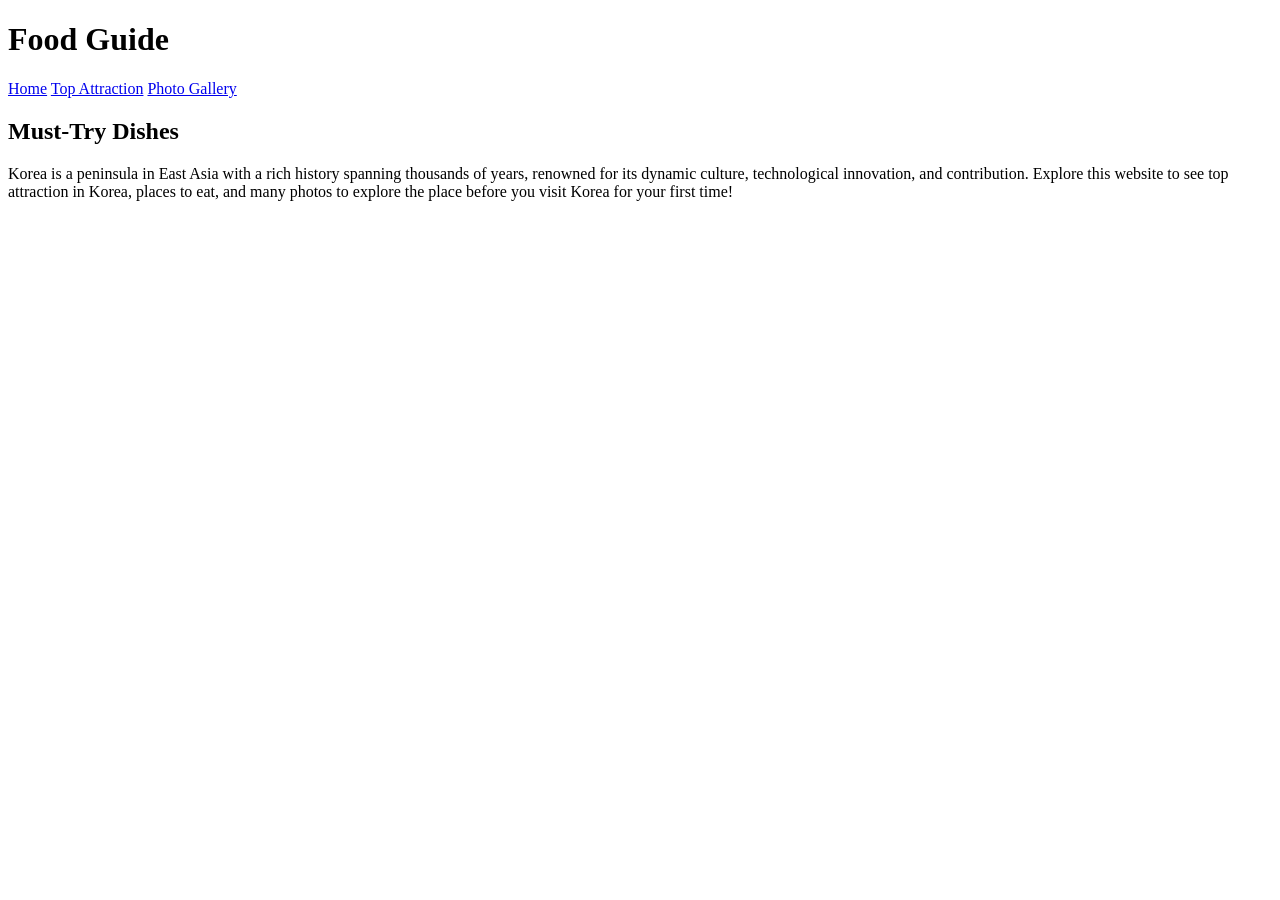
==== pages/food-guide.html @ a4e9d108 "top attraction page html" ====
<!doctype html>
<html lang="en">
  <head>
    <meta charset="UTF-8" />
    <meta name="viewport" content="width=device-width, initial-scale=1.0" />
    <title>Food Guide | Globetrotter</title>
  </head>
  <body>
    <header>
      <h1>Food Guide</h1>
      <nav>
        <a href="../index.html">Home</a>
        <a href="top-attraction.html">Top Attraction</a>
        <a href="photo-gallery.html">Photo Gallery</a>
      </nav>
    </header>

    <main>
      <h2>Must-Try Dishes</h2>
      <p>
        Korea is a peninsula in East Asia with a rich history spanning thousands of years, renowned for its dynamic culture, technological innovation, and contribution. Explore this website to see top attraction in Korea, places to eat, and many photos to explore the place before you visit Korea for your first time!
      </p>
    </main>
  </body>
</html>
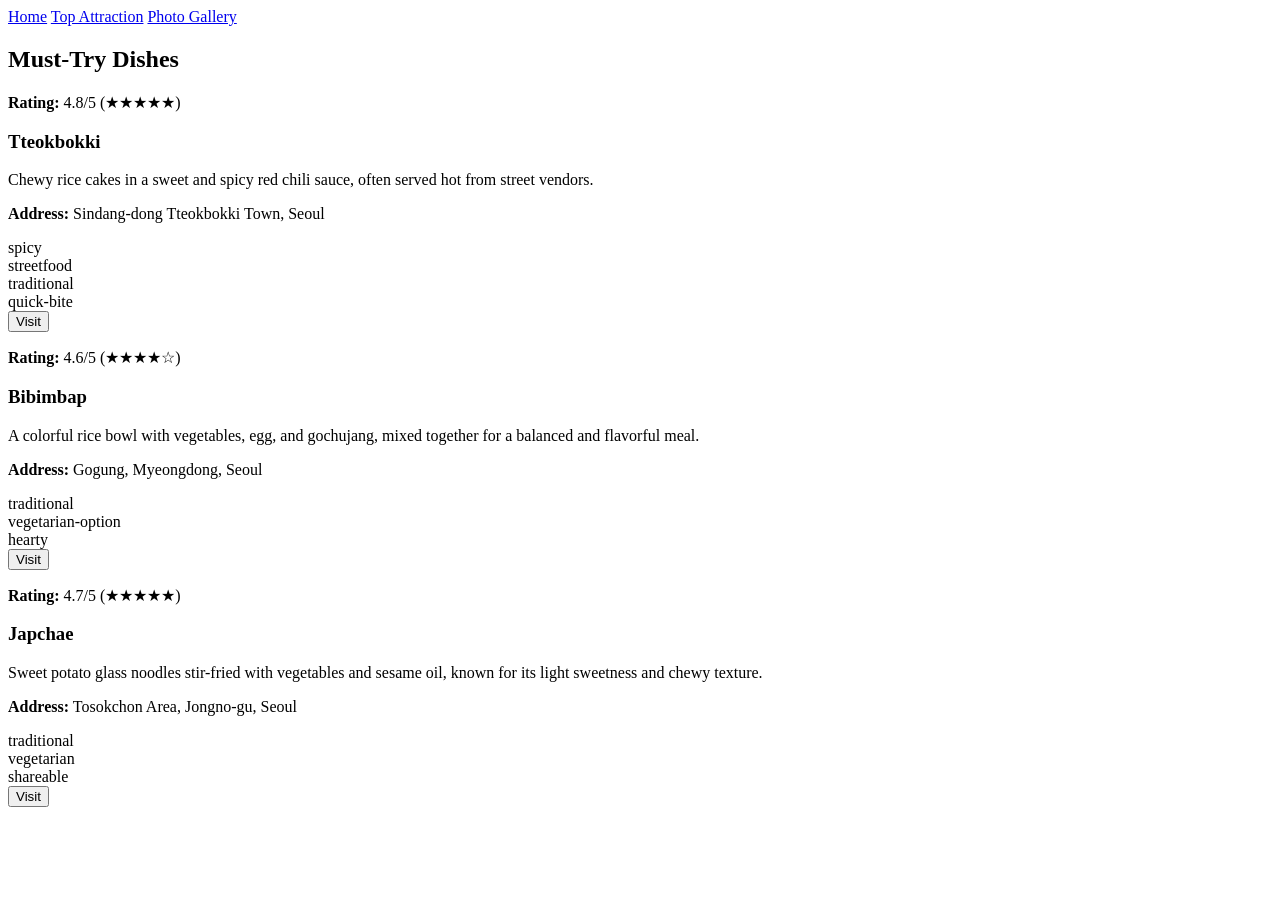
==== commit ac9a3889: "food guide html added" ====
--- a/pages/food-guide.html
+++ b/pages/food-guide.html
@@ -3,11 +3,10 @@
   <head>
     <meta charset="UTF-8" />
     <meta name="viewport" content="width=device-width, initial-scale=1.0" />
-    <title>Food Guide | Globetrotter</title>
+    <title>Food Guide</title>
   </head>
   <body>
     <header>
-      <h1>Food Guide</h1>
       <nav>
         <a href="../index.html">Home</a>
         <a href="top-attraction.html">Top Attraction</a>
@@ -17,9 +16,56 @@
 
     <main>
       <h2>Must-Try Dishes</h2>
-      <p>
-        Korea is a peninsula in East Asia with a rich history spanning thousands of years, renowned for its dynamic culture, technological innovation, and contribution. Explore this website to see top attraction in Korea, places to eat, and many photos to explore the place before you visit Korea for your first time!
-      </p>
+      <section>
+        <article>
+          <p><strong>Rating:</strong> 4.8/5 (&#9733;&#9733;&#9733;&#9733;&#9733;)</p>
+          <h3>Tteokbokki</h3>
+          <p>
+            Chewy rice cakes in a sweet and spicy red chili sauce, often served
+            hot from street vendors.
+          </p>
+          <p><strong>Address:</strong> Sindang-dong Tteokbokki Town, Seoul</p>
+          <section class="tags">
+            <section>spicy</section>
+            <section>streetfood</section>
+            <section>traditional</section>
+            <section>quick-bite</section>
+          </section>
+          <button type="button">Visit</button>
+        </article>
+
+        <article>
+          <p><strong>Rating:</strong> 4.6/5 (&#9733;&#9733;&#9733;&#9733;&#9734;)</p>
+          <h3>Bibimbap</h3>
+          <p>
+            A colorful rice bowl with vegetables, egg, and gochujang, mixed
+            together for a balanced and flavorful meal.
+          </p>
+          <p><strong>Address:</strong> Gogung, Myeongdong, Seoul</p>
+          <section class="tags">
+            <section>traditional</section>
+            <section>vegetarian-option</section>
+            <section>hearty</section>
+          </section>
+          <button type="button">Visit</button>
+        </article>
+
+        <article>
+          <p><strong>Rating:</strong> 4.7/5 (&#9733;&#9733;&#9733;&#9733;&#9733;)</p>
+          <h3>Japchae</h3>
+          <p>
+            Sweet potato glass noodles stir-fried with vegetables and sesame
+            oil, known for its light sweetness and chewy texture.
+          </p>
+          <p><strong>Address:</strong> Tosokchon Area, Jongno-gu, Seoul</p>
+          <section class="tags">
+            <section>traditional</section>
+            <section>vegetarian</section>
+            <section>shareable</section>
+          </section>
+          <button type="button">Visit</button>
+        </article>
+      </section>
     </main>
   </body>
 </html>
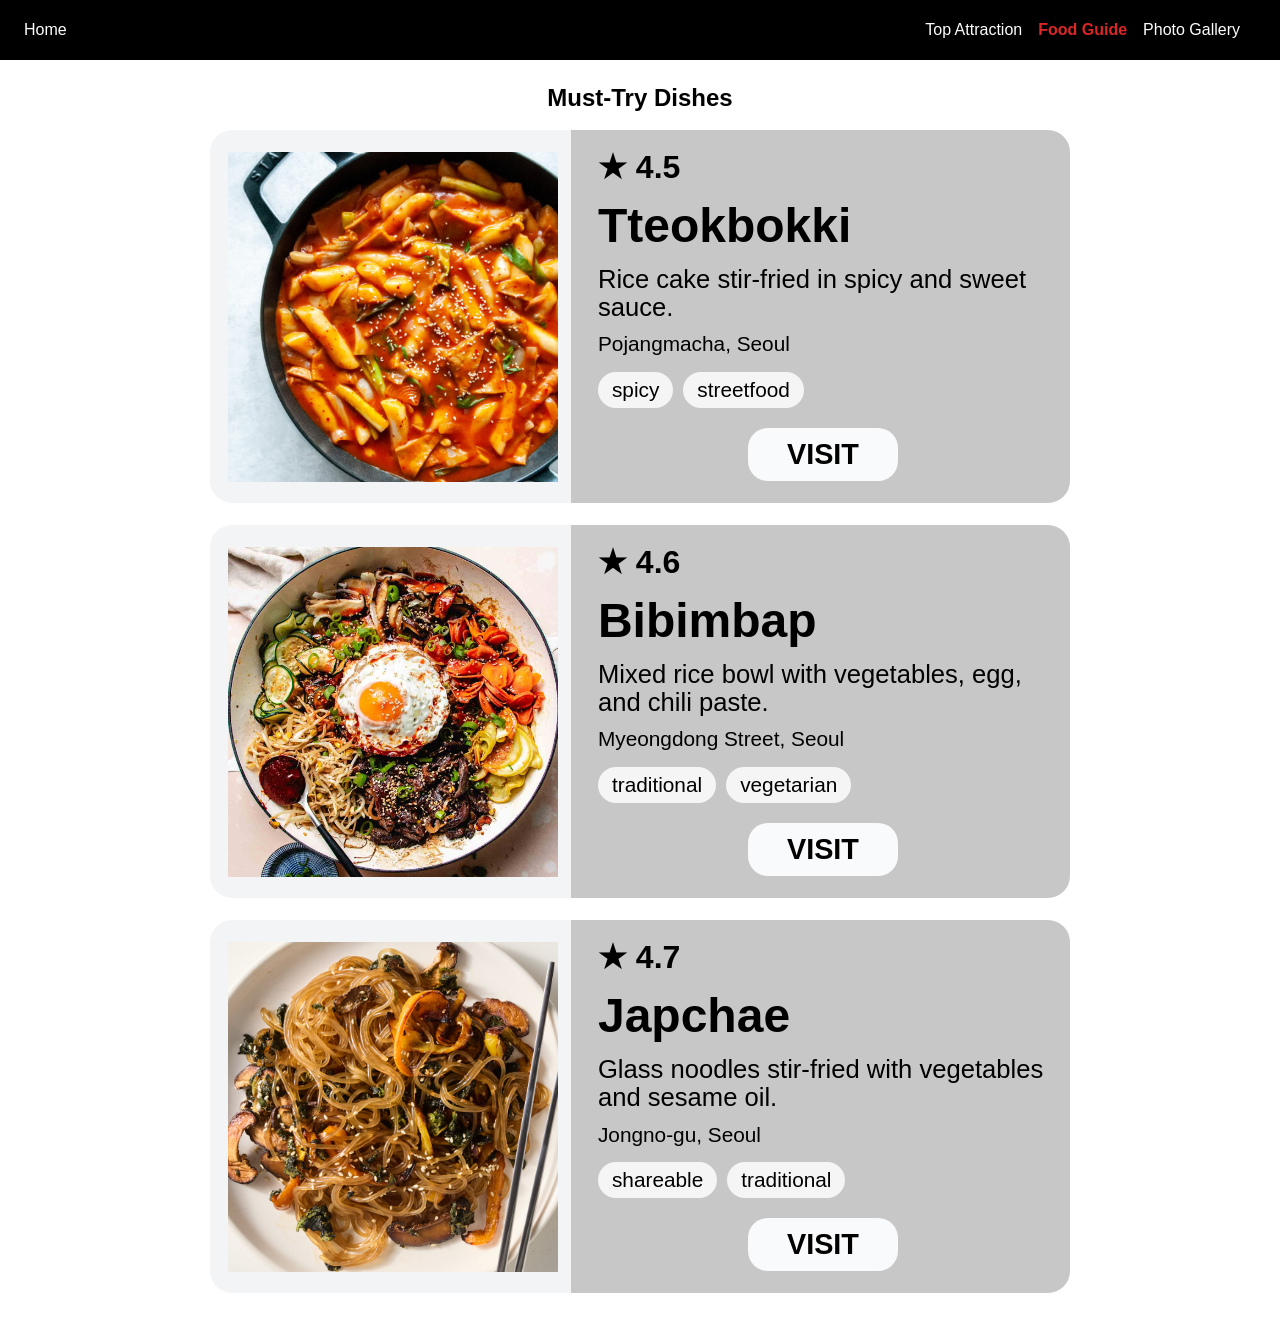
==== commit 02a794fd: "finished" ====
--- a/pages/food-guide.html
+++ b/pages/food-guide.html
@@ -4,66 +4,94 @@
     <meta charset="UTF-8" />
     <meta name="viewport" content="width=device-width, initial-scale=1.0" />
     <title>Food Guide</title>
+    <link rel="stylesheet" href="../styles.css" />
   </head>
   <body>
     <header>
       <nav>
         <a href="../index.html">Home</a>
         <a href="top-attraction.html">Top Attraction</a>
+        <a class="active" href="food-guide.html">Food Guide</a>
         <a href="photo-gallery.html">Photo Gallery</a>
       </nav>
     </header>
 
     <main>
-      <h2>Must-Try Dishes</h2>
-      <section>
-        <article>
-          <p><strong>Rating:</strong> 4.8/5 (&#9733;&#9733;&#9733;&#9733;&#9733;)</p>
-          <h3>Tteokbokki</h3>
-          <p>
-            Chewy rice cakes in a sweet and spicy red chili sauce, often served
-            hot from street vendors.
-          </p>
-          <p><strong>Address:</strong> Sindang-dong Tteokbokki Town, Seoul</p>
-          <section class="tags">
-            <section>spicy</section>
-            <section>streetfood</section>
-            <section>traditional</section>
-            <section>quick-bite</section>
+      <h2 class="food-guide-title">Must-Try Dishes</h2>
+      <section class="food-grid">
+        <article class="food-card">
+          <figure class="food-image-wrap">
+            <img
+              class="food-image"
+              src="../asset/img/tteokbokki.jpg"
+              alt="Tteokbokki dish"
+            />
+          </figure>
+          <section class="food-card-info">
+            <p class="food-rating">&#9733; 4.5</p>
+            <h3 class="food-title">Tteokbokki</h3>
+            <p class="food-description">Rice cake stir-fried in spicy and sweet sauce.</p>
+            <p class="food-address">Pojangmacha, Seoul</p>
+            <section class="food-tags">
+              <section class="food-tag">spicy</section>
+              <section class="food-tag">streetfood</section>
+            </section>
+            <button
+              class="food-visit-btn"
+              type="button"
+              onclick="window.open('https://mykoreankitchen.com/tteokbokki-spicy-rice-cakes/', '_blank', 'noopener,noreferrer')"
+            >
+              VISIT
+            </button>
           </section>
-          <button type="button">Visit</button>
         </article>
 
-        <article>
-          <p><strong>Rating:</strong> 4.6/5 (&#9733;&#9733;&#9733;&#9733;&#9734;)</p>
-          <h3>Bibimbap</h3>
-          <p>
-            A colorful rice bowl with vegetables, egg, and gochujang, mixed
-            together for a balanced and flavorful meal.
-          </p>
-          <p><strong>Address:</strong> Gogung, Myeongdong, Seoul</p>
-          <section class="tags">
-            <section>traditional</section>
-            <section>vegetarian-option</section>
-            <section>hearty</section>
+        <article class="food-card">
+          <figure class="food-image-wrap">
+            <img
+              class="food-image"
+              src="../asset/img/bibimbap.jpg"
+              alt="Bibimbap dish"
+            />
+          </figure>
+          <section class="food-card-info">
+            <p class="food-rating">&#9733; 4.6</p>
+            <h3 class="food-title">Bibimbap</h3>
+            <p class="food-description">Mixed rice bowl with vegetables, egg, and chili paste.</p>
+            <p class="food-address">Myeongdong Street, Seoul</p>
+            <section class="food-tags">
+              <section class="food-tag">traditional</section>
+              <section class="food-tag">vegetarian</section>
+            </section>
+            <button
+              class="food-visit-btn"
+              type="button"
+              onclick="window.open('https://mykoreankitchen.com/bibimbap-korean-mixed-rice-with-meat-and-assorted-vegetables/', '_blank', 'noopener,noreferrer')"
+            >
+              VISIT
+            </button>
           </section>
-          <button type="button">Visit</button>
         </article>
 
-        <article>
-          <p><strong>Rating:</strong> 4.7/5 (&#9733;&#9733;&#9733;&#9733;&#9733;)</p>
-          <h3>Japchae</h3>
-          <p>
-            Sweet potato glass noodles stir-fried with vegetables and sesame
-            oil, known for its light sweetness and chewy texture.
-          </p>
-          <p><strong>Address:</strong> Tosokchon Area, Jongno-gu, Seoul</p>
-          <section class="tags">
-            <section>traditional</section>
-            <section>vegetarian</section>
-            <section>shareable</section>
+        <article class="food-card">
+          <figure class="food-image-wrap">
+            <img
+              class="food-image"
+              src="../asset/img/japchae.jpg"
+              alt="Japchae dish"
+            />
+          </figure>
+          <section class="food-card-info">
+            <p class="food-rating">&#9733; 4.7</p>
+            <h3 class="food-title">Japchae</h3>
+            <p class="food-description">Glass noodles stir-fried with vegetables and sesame oil.</p>
+            <p class="food-address">Jongno-gu, Seoul</p>
+            <section class="food-tags">
+              <section class="food-tag">shareable</section>
+              <section class="food-tag">traditional</section>
+            </section>
+            <button class="food-visit-btn" type="button">VISIT</button>
           </section>
-          <button type="button">Visit</button>
         </article>
       </section>
     </main>
--- a/styles.css
+++ b/styles.css
@@ -0,0 +1,646 @@
+/* Global reset and base styles */
+* {
+  box-sizing: border-box;
+  margin: 0;
+  padding: 0;
+}
+
+body {
+  font-family: Arial, sans-serif;
+  padding-top: 60px;
+}
+
+/* Page layout */
+main {
+  padding: 24px;
+}
+
+/* Typography */
+
+/* Home */
+.home-hero {
+  border-radius: 0;
+  height: calc(100vh - 60px);
+  overflow: hidden;
+  position: relative;
+}
+
+.home-hero-image {
+  display: block;
+  height: 100%;
+  object-fit: cover;
+  width: 100%;
+}
+
+.home-main {
+  padding: 0;
+}
+
+.home-hero-content {
+  color: black;
+  left: 50%;
+  max-width: 720px;
+  opacity: 0;
+  padding: 24px;
+  position: absolute;
+  text-align: center;
+  top: 50%;
+  transform: translate(-50%, -50%);
+  transition: opacity 240ms ease-in-out;
+  width: calc(100% - 48px);
+}
+
+.home-hero-content h2 {
+  font-size: 2.8rem;
+  margin-bottom: 16px;
+}
+
+.home-hero-content p {
+  font-size: 1.2rem;
+  line-height: 1.5;
+}
+
+.home-hero.settled .home-hero-image {
+  opacity: 0.5;
+}
+
+.home-hero-content.show {
+  opacity: 1;
+}
+
+/* Navbar */
+header {
+  background-color: #000000;
+  height: 60px;
+  left: 0;
+  position: fixed;
+  top: 0;
+  width: 100%;
+}
+
+nav {
+  align-items: center;
+  display: flex;
+  height: 100%;
+  padding: 0 24px;
+}
+
+nav a {
+  color: #ffffff;
+  margin-right: 16px;
+  text-decoration: none;
+}
+
+nav a:first-child {
+  margin-right: auto;
+}
+
+nav a:hover {
+  text-decoration: underline;
+}
+
+nav a.active {
+  color: #dc2626;
+  font-weight: 700;
+}
+
+/* Cards */
+.attraction-grid {
+  display: flex;
+  justify-content: center;
+  margin-top: 18px;
+}
+
+.top-attractions-title {
+  text-align: center;
+}
+
+.attraction-card {
+  align-items: center;
+  background-color: #f8fafc;
+  border-radius: 12px;
+  display: flex;
+  gap: 22px;
+  max-width: 920px;
+  padding: 24px;
+}
+
+.attraction-image {
+  display: block;
+  height: 300px;
+  object-fit: cover;
+  width: 300px;
+}
+
+.attraction-card-content {
+  max-width: 460px;
+}
+
+.attraction-title {
+  font-size: 2.4rem;
+  font-weight: 700;
+  line-height: 1.05;
+}
+
+.attraction-price {
+  background-color: #e5e7eb;
+  border-radius: 999px;
+  display: inline-block;
+  font-size: 1.3rem;
+  font-weight: 700;
+  margin-top: 12px;
+  padding: 6px 16px;
+}
+
+.attraction-description {
+  font-size: 1.4rem;
+  line-height: 1.15;
+  margin-top: 12px;
+}
+
+.food-grid {
+  display: grid;
+  gap: 22px;
+  justify-items: center;
+  margin-top: 18px;
+}
+
+.food-guide-title {
+  text-align: center;
+}
+
+.food-card {
+  align-items: center;
+  background: linear-gradient(to right, #f3f4f6 42%, #c7c7c7 42%);
+  border-radius: 22px;
+  display: grid;
+  grid-template-columns: 1fr 1.35fr;
+  overflow: hidden;
+  width: min(860px, 100%);
+}
+
+.food-image-wrap {
+  align-items: center;
+  aspect-ratio: 1 / 1;
+  display: flex;
+  justify-content: center;
+  min-height: 260px;
+  overflow: hidden;
+  padding: 18px;
+}
+
+.food-image {
+  display: block;
+  height: 100%;
+  object-fit: cover;
+  object-position: center;
+  width: 100%;
+}
+
+.food-card-info {
+  padding: 18px 22px 22px;
+}
+
+.food-rating {
+  font-size: 2rem;
+  font-weight: 600;
+}
+
+.food-title {
+  font-size: 3rem;
+  font-weight: 700;
+  margin-top: 12px;
+}
+
+.food-description,
+.food-address {
+  font-size: 1.3rem;
+  line-height: 1.1;
+  margin-top: 12px;
+}
+
+.food-description {
+  font-size: 1.6rem;
+}
+
+.food-tags {
+  display: flex;
+  flex-wrap: wrap;
+  gap: 10px;
+  margin-top: 16px;
+}
+
+.food-tag {
+  background-color: #f5f5f5;
+  border-radius: 999px;
+  font-size: 1.3rem;
+  padding: 6px 14px;
+}
+
+.food-visit-btn {
+  background-color: #f9fafb;
+  border: none;
+  border-radius: 20px;
+  cursor: pointer;
+  display: block;
+  font-size: 1.8rem;
+  font-weight: 700;
+  margin: 30px auto 0;
+  min-width: 150px;
+  padding: 10px 18px;
+}
+
+/* Buttons */
+
+/* Gallery */
+.gallery-title {
+  color: #dc2626;
+  font-weight: 700;
+  margin-bottom: 28px;
+  text-align: center;
+  text-transform: uppercase;
+}
+
+.photo-gallery-grid {
+  display: flex;
+  flex-wrap: wrap;
+  gap: 26px;
+  justify-content: center;
+}
+
+.gallery-item {
+  background-color: #c7c7c7;
+  border-radius: 22px;
+  display: flex;
+  flex-direction: column;
+  flex: 0 1 370px;
+  min-height: 400px;
+  overflow: hidden;
+}
+
+.gallery-image {
+  display: block;
+  flex: 1;
+  height: auto;
+  min-height: 340px;
+  object-fit: cover;
+  width: 100%;
+}
+
+.gallery-caption {
+  background-color: #ffffff;
+  font-size: 1.6rem;
+  min-height: 56px;
+  padding: 10px 12px;
+  text-align: center;
+}
+
+/* Utility classes */
+
+/* Responsive breakpoints */
+@media (min-width: 320px) {
+  nav {
+    padding: 0 12px;
+  }
+
+  nav a {
+    font-size: 0.8rem;
+    margin-right: 10px;
+  }
+
+  main {
+    padding: 16px;
+  }
+
+  .home-hero {
+    height: calc(100vh - 60px);
+  }
+
+  .home-hero-content h2 {
+    font-size: 1.9rem;
+  }
+
+  .home-hero-content p {
+    font-size: 1rem;
+  }
+
+  .attraction-card {
+    align-items: flex-start;
+    flex-direction: column;
+    gap: 14px;
+    max-width: 100%;
+    padding: 16px;
+  }
+
+  .attraction-image {
+    height: 220px;
+    width: 100%;
+  }
+
+  .attraction-card-content {
+    max-width: 100%;
+  }
+
+  .attraction-title {
+    font-size: 1.8rem;
+  }
+
+  .attraction-price {
+    font-size: 1rem;
+  }
+
+  .attraction-description {
+    font-size: 1rem;
+  }
+
+  .food-card {
+    background: linear-gradient(to bottom, #f3f4f6 42%, #c7c7c7 42%);
+    grid-template-columns: 1fr;
+    width: 100%;
+  }
+
+  .food-image-wrap {
+    min-height: 220px;
+    padding: 14px;
+  }
+
+  .food-card-info {
+    padding: 14px 16px 18px;
+  }
+
+  .food-rating {
+    font-size: 1.3rem;
+  }
+
+  .food-title {
+    font-size: 1.9rem;
+  }
+
+  .food-description {
+    font-size: 1rem;
+  }
+
+  .food-address {
+    font-size: 0.95rem;
+  }
+
+  .food-tag {
+    font-size: 1rem;
+    padding: 5px 12px;
+  }
+
+  .food-visit-btn {
+    font-size: 1.1rem;
+    margin-top: 20px;
+    min-width: 120px;
+    padding: 8px 14px;
+  }
+
+  .gallery-title {
+    font-size: 1.5rem;
+  }
+
+  .photo-gallery-grid {
+    gap: 16px;
+  }
+
+  .gallery-item {
+    flex: 1 1 100%;
+    min-height: 280px;
+  }
+
+  .gallery-image {
+    min-height: 220px;
+  }
+
+  .gallery-caption {
+    font-size: 1rem;
+    min-height: 46px;
+  }
+}
+
+@media (min-width: 768px) {
+  nav {
+    padding: 0 18px;
+  }
+
+  nav a {
+    font-size: 0.95rem;
+    margin-right: 14px;
+  }
+
+  main {
+    padding: 20px;
+  }
+
+  .home-hero-content h2 {
+    font-size: 2.3rem;
+  }
+
+  .home-hero-content p {
+    font-size: 1.1rem;
+  }
+
+  .attraction-card {
+    align-items: center;
+    flex-direction: row;
+    gap: 18px;
+    max-width: 820px;
+    padding: 20px;
+  }
+
+  .attraction-image {
+    height: 250px;
+    width: 250px;
+  }
+
+  .attraction-card-content {
+    max-width: 420px;
+  }
+
+  .attraction-title {
+    font-size: 2.1rem;
+  }
+
+  .attraction-price {
+    font-size: 1.15rem;
+  }
+
+  .attraction-description {
+    font-size: 1.2rem;
+  }
+
+  .food-card {
+    background: linear-gradient(to right, #f3f4f6 42%, #c7c7c7 42%);
+    grid-template-columns: 1fr 1.2fr;
+    width: min(760px, 100%);
+  }
+
+  .food-image-wrap {
+    min-height: 240px;
+    padding: 16px;
+  }
+
+  .food-card-info {
+    padding: 16px 18px 20px;
+  }
+
+  .food-rating {
+    font-size: 1.6rem;
+  }
+
+  .food-title {
+    font-size: 2.3rem;
+  }
+
+  .food-description {
+    font-size: 1.25rem;
+  }
+
+  .food-address {
+    font-size: 1.1rem;
+  }
+
+  .food-tag {
+    font-size: 1.1rem;
+    padding: 6px 14px;
+  }
+
+  .food-visit-btn {
+    font-size: 1.4rem;
+    min-width: 132px;
+    padding: 8px 16px;
+  }
+
+  .gallery-title {
+    font-size: 1.9rem;
+  }
+
+  .photo-gallery-grid {
+    gap: 20px;
+  }
+
+  .gallery-item {
+    flex: 0 1 calc(50% - 10px);
+    min-height: 340px;
+  }
+
+  .gallery-image {
+    min-height: 280px;
+  }
+
+  .gallery-caption {
+    font-size: 1.2rem;
+    min-height: 50px;
+  }
+}
+
+@media (min-width: 1024px) {
+  nav {
+    padding: 0 24px;
+  }
+
+  nav a {
+    font-size: 1rem;
+    margin-right: 16px;
+  }
+
+  main {
+    padding: 24px;
+  }
+
+  .home-hero-content h2 {
+    font-size: 2.8rem;
+  }
+
+  .home-hero-content p {
+    font-size: 1.2rem;
+  }
+
+  .attraction-card {
+    gap: 22px;
+    max-width: 920px;
+    padding: 24px;
+  }
+
+  .attraction-image {
+    height: 300px;
+    width: 300px;
+  }
+
+  .attraction-card-content {
+    max-width: 460px;
+  }
+
+  .attraction-title {
+    font-size: 2.4rem;
+  }
+
+  .attraction-price {
+    font-size: 1.3rem;
+    padding: 6px 16px;
+  }
+
+  .attraction-description {
+    font-size: 1.4rem;
+  }
+
+  .food-card {
+    grid-template-columns: 1fr 1.35fr;
+    width: min(860px, 100%);
+  }
+
+  .food-image-wrap {
+    min-height: 260px;
+    padding: 18px;
+  }
+
+  .food-card-info {
+    padding: 18px 22px 22px;
+  }
+
+  .food-rating {
+    font-size: 2rem;
+  }
+
+  .food-title {
+    font-size: 3rem;
+  }
+
+  .food-description {
+    font-size: 1.6rem;
+  }
+
+  .food-address {
+    font-size: 1.3rem;
+  }
+
+  .food-tag {
+    font-size: 1.3rem;
+    padding: 6px 14px;
+  }
+
+  .food-visit-btn {
+    font-size: 1.8rem;
+    min-width: 150px;
+    padding: 10px 18px;
+  }
+
+  .photo-gallery-grid {
+    gap: 26px;
+  }
+
+  .gallery-item {
+    flex: 0 1 370px;
+    min-height: 400px;
+  }
+
+  .gallery-image {
+    min-height: 340px;
+  }
+
+  .gallery-caption {
+    font-size: 1.6rem;
+    min-height: 56px;
+  }
+}
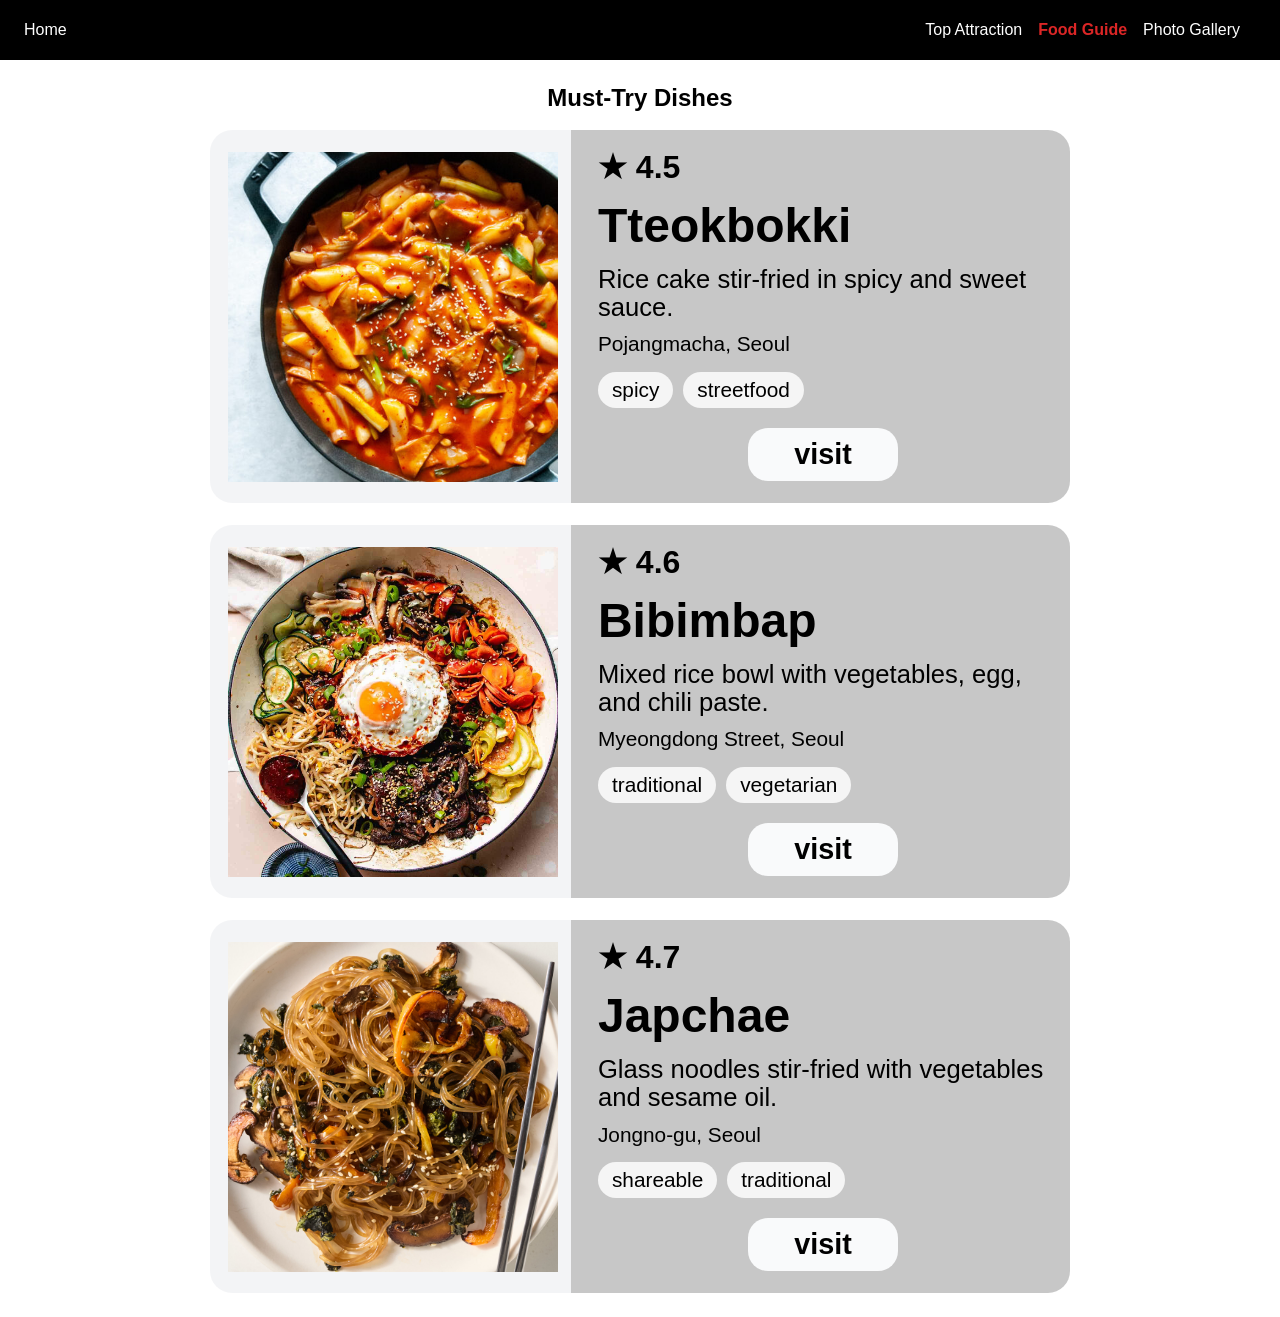
==== commit 32de1af0: "final" ====
--- a/pages/food-guide.html
+++ b/pages/food-guide.html
@@ -41,7 +41,7 @@
               type="button"
               onclick="window.open('https://mykoreankitchen.com/tteokbokki-spicy-rice-cakes/', '_blank', 'noopener,noreferrer')"
             >
-              VISIT
+              visit
             </button>
           </section>
         </article>
@@ -68,7 +68,7 @@
               type="button"
               onclick="window.open('https://mykoreankitchen.com/bibimbap-korean-mixed-rice-with-meat-and-assorted-vegetables/', '_blank', 'noopener,noreferrer')"
             >
-              VISIT
+              visit
             </button>
           </section>
         </article>
@@ -90,7 +90,13 @@
               <section class="food-tag">shareable</section>
               <section class="food-tag">traditional</section>
             </section>
-            <button class="food-visit-btn" type="button">VISIT</button>
+            <button
+              class="food-visit-btn"
+              type="button"
+              onclick="window.open('https://mykoreankitchen.com/korean-glass-noodle-stir-fry-japchae/', '_blank', 'noopener,noreferrer')"
+            >
+              visit
+            </button>
           </section>
         </article>
       </section>
